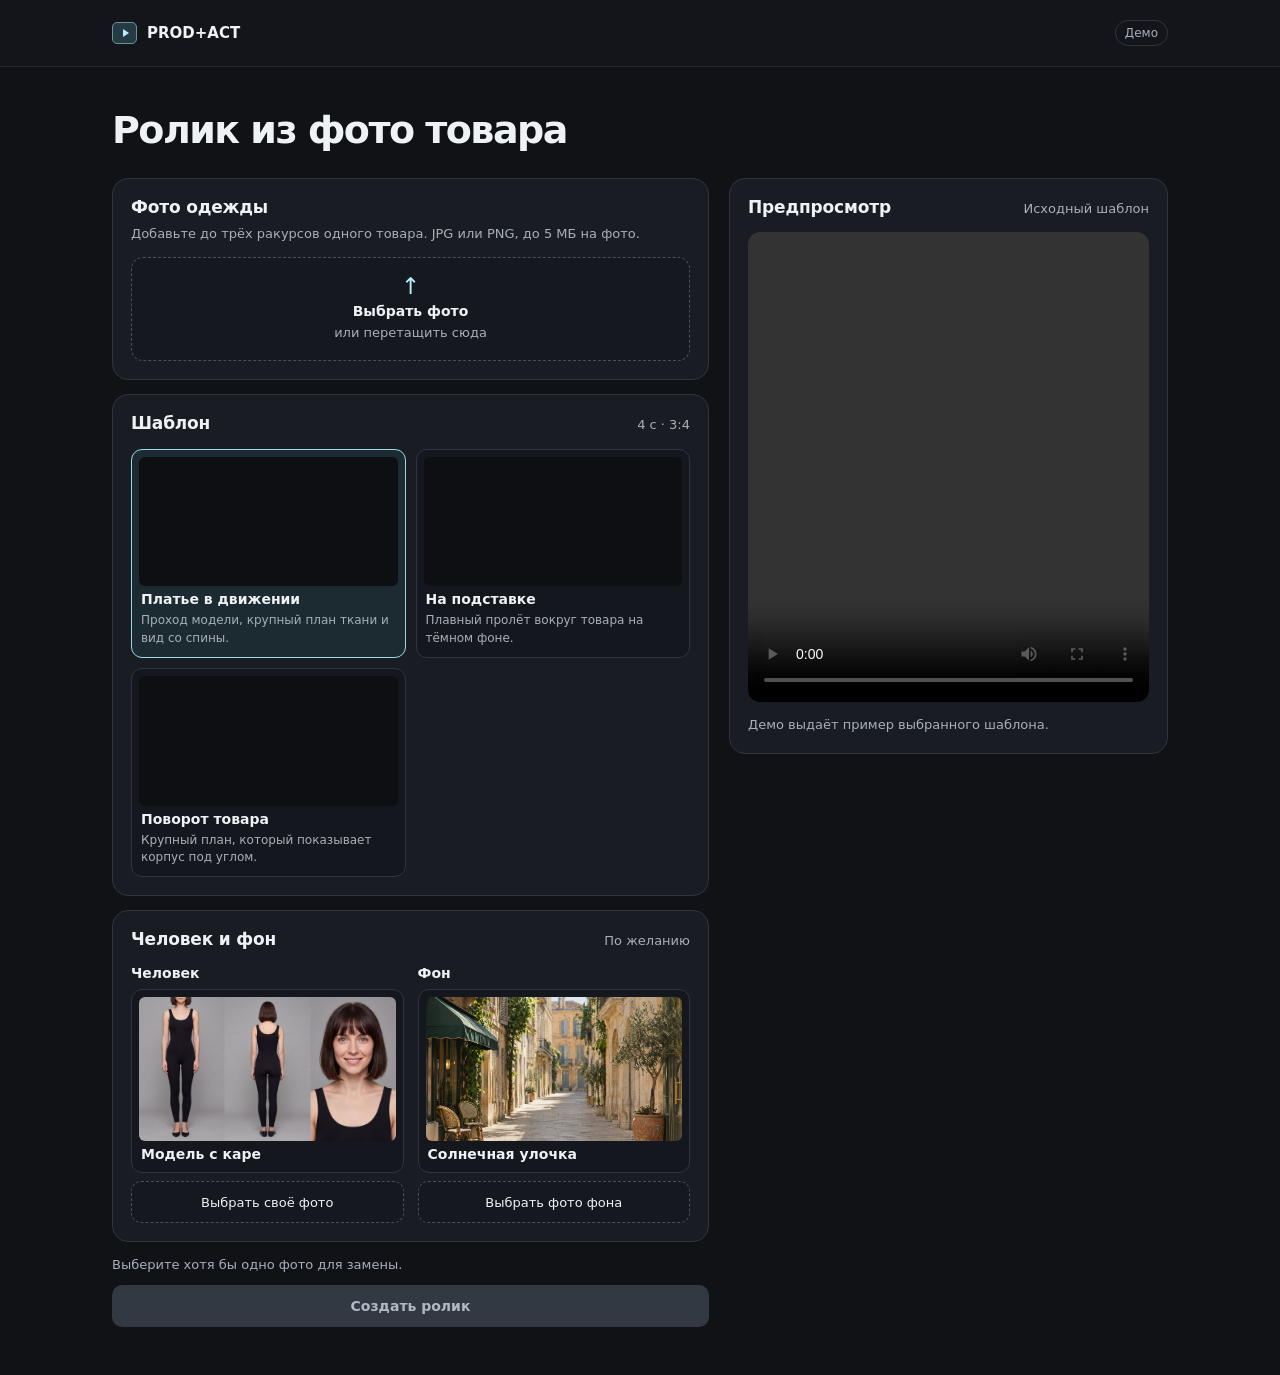
==== video/index.html @ d8c81e98 "Add public video template demo" ====
<!doctype html>
<html lang="ru">
  <head>
    <meta charset="utf-8">
    <meta name="viewport" content="width=device-width, initial-scale=1">
    <meta name="color-scheme" content="dark">
    <title>Мастер роликов — PROD+ACT</title>
    <link rel="stylesheet" href="./styles.css">
    <script type="module" src="./app.js"></script>
  </head>
  <body>
    <header class="bar">
      <div class="bar-content">
        <a class="brand" href="/" aria-label="Главная PROD+ACT"><span class="brand-mark" aria-hidden="true"></span>PROD+ACT</a>
        <span id="mode" class="mode" hidden></span>
      </div>
    </header>

    <main>
      <h1>Ролик из фото товара</h1>
      <div class="workspace">
        <form id="editor" class="editor">
          <section class="panel" aria-labelledby="photos-heading">
            <h2 id="photos-heading">Фото товара</h2>
            <p class="hint">Добавьте до трёх ракурсов одного товара. JPG или PNG, до 5 МБ на фото.</p>
            <label id="drop-area" class="drop-area">
              <input id="photos" type="file" accept="image/jpeg,image/png" multiple>
              <span class="upload-mark" aria-hidden="true">↑</span>
              <strong>Выбрать фото</strong>
              <span class="hint">или перетащить сюда</span>
            </label>
            <ul id="photo-list" class="photo-list" aria-label="Выбранные фотографии" hidden></ul>
          </section>

          <section class="panel" aria-labelledby="templates-heading">
            <div class="section-header">
              <h2 id="templates-heading">Шаблон</h2>
              <span class="hint">4 с · 3:4</span>
            </div>
            <div id="templates" class="template-list"></div>
          </section>

          <section class="panel" aria-labelledby="references-heading">
            <div class="section-header">
              <h2 id="references-heading">Человек и фон</h2>
              <span class="hint">По желанию</span>
            </div>
            <div class="reference-grid">
              <fieldset class="reference-group">
                <legend>Человек</legend>
                <div id="person-presets" class="reference-presets"></div>
                <label class="reference-upload">
                  <input id="person" type="file" accept="image/jpeg,image/png" aria-label="Выбрать своё фото человека">
                  <span>Выбрать своё фото</span>
                </label>
                <ul id="person-list" class="photo-list" aria-label="Фото человека" hidden></ul>
              </fieldset>
              <fieldset class="reference-group">
                <legend>Фон</legend>
                <div id="background-presets" class="reference-presets"></div>
                <label class="reference-upload">
                  <input id="background" type="file" accept="image/jpeg,image/png" aria-label="Выбрать фото фона">
                  <span>Выбрать фото фона</span>
                </label>
                <ul id="background-list" class="photo-list" aria-label="Фото фона" hidden></ul>
              </fieldset>
            </div>
          </section>

          <div class="actions">
            <p id="reference-hint" class="hint" aria-live="polite">Выберите хотя бы одно фото для замены.</p>
            <button id="generate" class="primary" type="submit" disabled>Создать ролик</button>
            <p id="error" class="error" role="alert" hidden></p>
          </div>
        </form>

        <section class="panel preview" aria-labelledby="preview-heading">
          <div class="section-header">
            <h2 id="preview-heading">Предпросмотр</h2>
            <span id="preview-label" class="hint"></span>
          </div>
          <div class="preview-frame">
            <video id="player" controls playsinline preload="metadata" aria-label="Предпросмотр ролика"></video>
          </div>
          <p id="status" class="status" role="status" aria-live="polite">Загружаем шаблоны…</p>
          <a id="download" class="download" download hidden>Скачать MP4</a>
        </section>
      </div>
    </main>
  </body>
</html>
---- video/styles.css ----
:root {
  font-family: Inter, "Segoe UI", system-ui, sans-serif;
  color: #eff2f5;
  background: #101216;
  color-scheme: dark;
  --panel: #191c22;
  --border: #2f343e;
  --muted: #a8afbc;
  --accent: #b8effb;
  --ink: #102129;
}

* { box-sizing: border-box; }
[hidden] { display: none !important; }
body { margin: 0; }
button, input { font: inherit; }
button { cursor: pointer; }
button:disabled { cursor: default; }
button:focus-visible, a:focus-visible, .drop-area:focus-within, .reference-upload:focus-within { outline: 2px solid var(--accent); outline-offset: 3px; }
h1, h2, p { margin: 0; }

.bar { background: #13151a; border-bottom: 1px solid #242831; }
.bar-content, main { max-width: 1120px; margin: 0 auto; padding-inline: 32px; }
.bar-content { min-height: 66px; display: flex; justify-content: space-between; align-items: center; gap: 16px; }
.brand { display: inline-flex; align-items: center; gap: 10px; font-size: 15px; font-weight: 700; }
.brand-mark { display: grid; place-items: center; width: 25px; height: 22px; border: 1px solid #6594a0; border-radius: 5px; background: #263a43; }
.brand-mark::after { content: ''; border-block: 4px solid transparent; border-left: 6px solid var(--accent); margin-left: 2px; }
.mode { color: var(--muted); font-size: 12px; padding: 5px 9px; border: 1px solid var(--border); border-radius: 20px; }

main { padding-top: 42px; padding-bottom: 48px; }
h1 { font-size: clamp(27px, 4vw, 38px); letter-spacing: -.04em; line-height: 1.12; margin-bottom: 26px; }
h2 { font-size: 17px; letter-spacing: -.01em; }
.workspace { display: grid; grid-template-columns: minmax(0, 1.36fr) minmax(280px, 1fr); gap: 20px; align-items: start; }
.editor { display: grid; gap: 14px; min-width: 0; }
.panel { background: var(--panel); border: 1px solid var(--border); border-radius: 16px; padding: 18px; min-width: 0; }
.section-header { display: flex; gap: 12px; justify-content: space-between; align-items: baseline; }
.hint { color: var(--muted); font-size: 13px; line-height: 1.45; }
h2 + .hint { margin-top: 8px; }
.section-header > .hint { margin: 0; }

.drop-area {
  position: relative; display: grid; justify-items: center; align-content: center; gap: 5px;
  min-height: 104px; padding: 12px; margin-top: 14px; border: 1px dashed #47515e;
  border-radius: 12px; background: #15181e; cursor: pointer;
}
.drop-area input, .reference-upload input { position: absolute; inset: 0; opacity: 0; width: 100%; height: 100%; cursor: pointer; }
.drop-area:hover, .drop-area.dragging, .reference-upload:hover { background: #1d2a32; border-color: #8dc8d6; }
.drop-area strong { font-size: 14px; }
.drop-area:has(input:disabled), .reference-upload:has(input:disabled) { opacity: .56; }
.upload-mark { color: var(--accent); font-size: 23px; line-height: 1; }
.photo-list { display: flex; flex-wrap: wrap; gap: 10px; margin: 14px 0 0; list-style: none; padding: 0; }
.photo-list li { position: relative; width: 62px; height: 62px; }
.photo-list img { width: 100%; height: 100%; object-fit: cover; border-radius: 8px; border: 1px solid var(--border); }
.photo-list button {
  position: absolute; top: -4px; right: -4px; width: 21px; height: 21px;
  display: grid; place-items: center; padding: 0; color: #fff; background: #242931;
  border: 1px solid #515867; border-radius: 50%; line-height: 1;
}

.template-list { display: grid; grid-template-columns: repeat(2, minmax(0, 1fr)); gap: 10px; margin-top: 14px; }
.template {
  display: grid; gap: 5px; align-content: start; text-align: left; padding: 7px 7px 10px;
  background: #14171d; color: inherit; border: 1px solid var(--border); border-radius: 11px; overflow: hidden;
}
.template[aria-pressed="true"] { border-color: #95d9e9; background: #1c2a32; }
.template:hover:enabled { filter: brightness(1.1); }
.template video, .template img { display: block; width: 100%; aspect-ratio: 2 / 1; object-fit: cover; border-radius: 6px; background: #0d0f13; }
.template strong { font-size: 14px; padding-inline: 2px; }
.template .hint { font-size: 12px; padding-inline: 2px; }

.reference-grid { display: grid; grid-template-columns: repeat(2, minmax(0, 1fr)); gap: 14px; margin-top: 14px; }
.reference-group { min-width: 0; margin: 0; padding: 0; border: 0; }
.reference-group legend { padding: 0; margin-bottom: 8px; font-size: 14px; font-weight: 600; }
.reference-presets { display: grid; gap: 8px; margin-bottom: 8px; }
.reference-presets:empty { display: none; }
.reference-presets img { aspect-ratio: 16 / 9; }
.reference-upload {
  display: grid; place-items: center; position: relative; min-height: 42px;
  padding: 8px; text-align: center; font-size: 13px; background: #15181e;
  border: 1px dashed #47515e; border-radius: 10px;
}

.actions { display: grid; gap: 10px; }
.primary, .download {
  border: 0; border-radius: 10px; min-height: 42px; padding: 9px 14px;
  font-size: 14px; font-weight: 700; text-decoration: none; text-align: center;
}
.primary { background: var(--accent); color: var(--ink); }
.primary:hover:enabled { background: #d3f6fe; }
.primary:disabled { background: #323943; color: #b0b8c6; }
.error { color: #ffb1aa; font-size: 13px; line-height: 1.45; }

.preview { display: grid; gap: 14px; }
.preview-frame { display: grid; place-items: center; min-height: 320px; border-radius: 12px; overflow: hidden; background: #101218; }
.preview video { display: block; width: 100%; max-height: 470px; aspect-ratio: 3 / 4; background: #101218; }
.status { color: var(--muted); font-size: 13px; line-height: 1.45; min-height: 1.45em; }
.download { display: grid; place-items: center; border: 1px solid #516f7b; color: var(--accent); background: #1e2c35; }
.download:hover { background: #263c47; }

@media (max-width: 700px) {
  .bar-content, main { padding-inline: 16px; }
  .bar-content { min-height: 56px; }
  main { padding-top: 30px; }
  .workspace { grid-template-columns: minmax(0, 1fr); gap: 14px; }
  .panel { padding: 14px; }
  .preview video { max-height: 390px; }
}

.brand { color: inherit; text-decoration: none; }
.brand:hover { text-decoration: underline; }
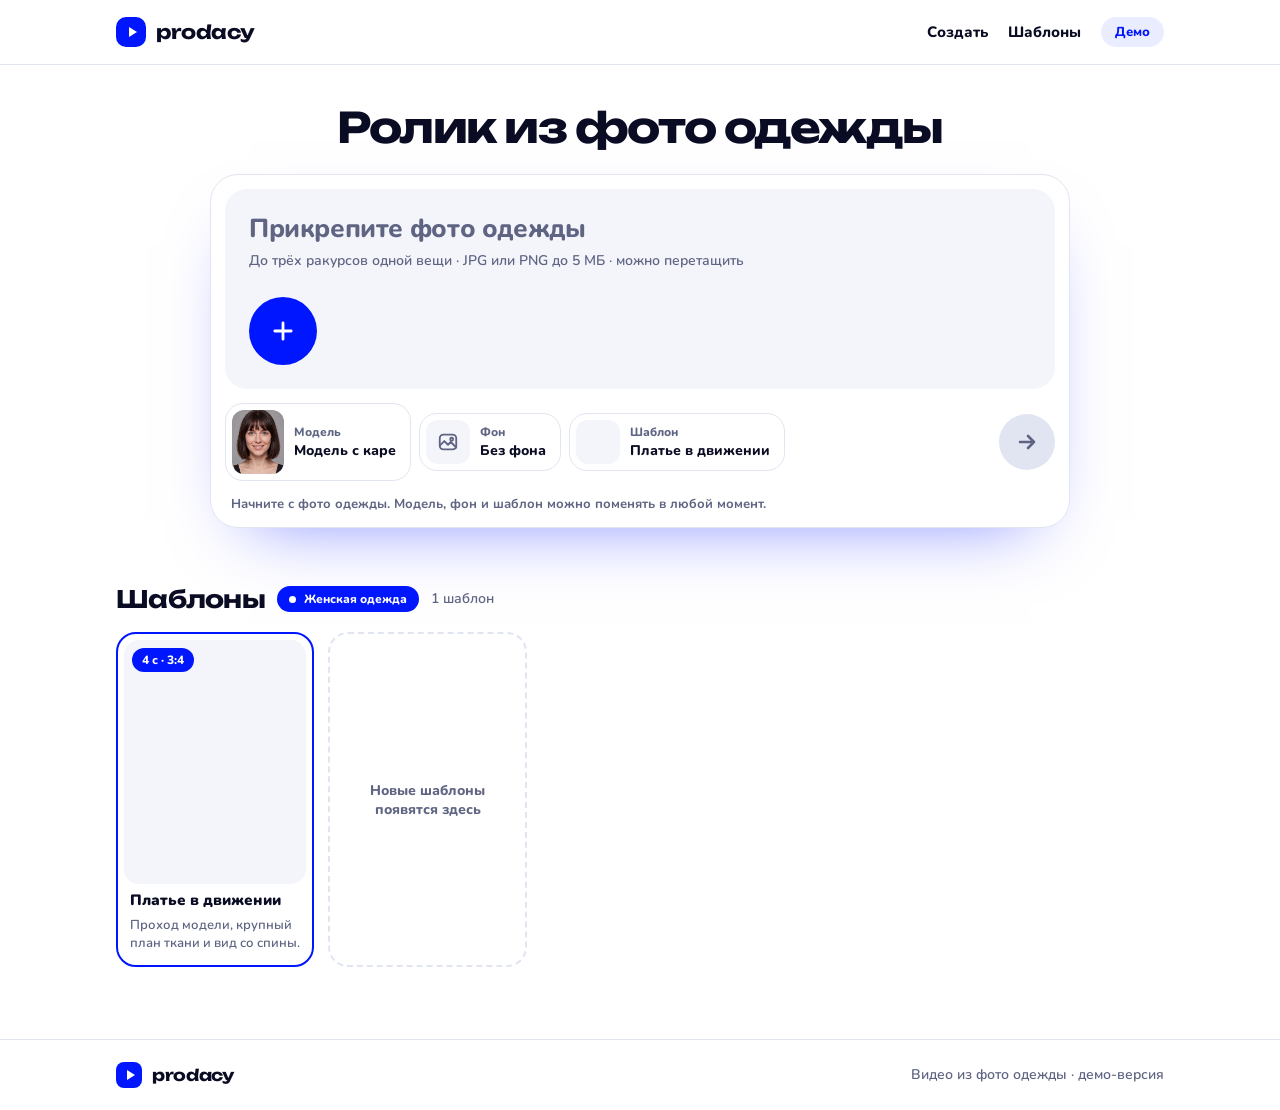
==== commit 3dee7dee: "Redesign video demo as prodacy clothing composer One-screen composer for women's clothing: large pho" ====
--- a/video/index.html
+++ b/video/index.html
@@ -2,90 +2,107 @@
 <html lang="ru">
   <head>
     <meta charset="utf-8">
-    <meta name="viewport" content="width=device-width, initial-scale=1">
-    <meta name="color-scheme" content="dark">
-    <title>Мастер роликов — PROD+ACT</title>
+    <meta name="viewport" content="width=device-width, initial-scale=1, viewport-fit=cover">
+    <title>Prodacy</title>
+    <meta name="claude:viewport-fit-sides" content="cover">
+    <meta name="color-scheme" content="light">
+    <link rel="preconnect" href="https://fonts.googleapis.com">
+    <link rel="preconnect" href="https://fonts.gstatic.com" crossorigin>
+    <link rel="stylesheet" href="https://fonts.googleapis.com/css2?family=Nunito:wght@500;600;700;800;900&family=Unbounded:wght@600;700&display=swap">
     <link rel="stylesheet" href="./styles.css">
     <script type="module" src="./app.js"></script>
   </head>
   <body>
     <header class="bar">
       <div class="bar-content">
-        <a class="brand" href="/" aria-label="Главная PROD+ACT"><span class="brand-mark" aria-hidden="true"></span>PROD+ACT</a>
-        <span id="mode" class="mode" hidden></span>
+        <a class="brand" href="/" aria-label="prodacy, главная"><span class="brand-mark" aria-hidden="true"></span>prodacy</a>
+        <nav class="nav" aria-label="Разделы">
+          <a href="#create">Создать</a>
+          <a href="#templates">Шаблоны</a>
+          <span id="mode" class="pill" hidden></span>
+        </nav>
       </div>
     </header>
 
     <main>
-      <h1>Ролик из фото товара</h1>
-      <div class="workspace">
-        <form id="editor" class="editor">
-          <section class="panel" aria-labelledby="photos-heading">
-            <h2 id="photos-heading">Фото товара</h2>
-            <p class="hint">Добавьте до трёх ракурсов одного товара. JPG или PNG, до 5 МБ на фото.</p>
-            <label id="drop-area" class="drop-area">
-              <input id="photos" type="file" accept="image/jpeg,image/png" multiple>
-              <span class="upload-mark" aria-hidden="true">↑</span>
-              <strong>Выбрать фото</strong>
-              <span class="hint">или перетащить сюда</span>
+      <section id="create" class="create" aria-labelledby="create-heading">
+        <h1 id="create-heading">Ролик из фото одежды</h1>
+
+        <form id="composer" class="composer">
+          <div id="drop-area" class="attach">
+            <label for="photos" class="attach-text">
+              <strong id="attach-title">Прикрепите фото одежды</strong>
+              <span id="attach-hint" class="muted">До трёх ракурсов одной вещи · JPG или PNG до 5 МБ · можно перетащить</span>
             </label>
-            <ul id="photo-list" class="photo-list" aria-label="Выбранные фотографии" hidden></ul>
-          </section>
+            <div class="attach-row">
+              <label id="attach-tile" class="attach-tile">
+                <input id="photos" type="file" accept="image/jpeg,image/png" multiple aria-label="Прикрепить фото одежды">
+                <svg viewBox="0 0 24 24" width="28" height="28" fill="none" stroke="currentColor" stroke-width="2.4" stroke-linecap="round" aria-hidden="true"><path d="M12 5v14M5 12h14"/></svg>
+              </label>
+              <ul id="photo-list" class="clothes" aria-label="Фото одежды"></ul>
+            </div>
+          </div>
 
-          <section class="panel" aria-labelledby="templates-heading">
-            <div class="section-header">
-              <h2 id="templates-heading">Шаблон</h2>
-              <span class="hint">4 с · 3:4</span>
+          <div class="toolbar">
+            <button id="pick-person" class="pick pick-person" type="button" aria-expanded="false" aria-controls="picker">
+              <span class="pick-thumb" data-thumb></span>
+              <span class="pick-text"><span class="pick-label">Модель</span><span class="pick-value" data-value></span></span>
+            </button>
+            <button id="pick-background" class="pick" type="button" aria-expanded="false" aria-controls="picker">
+              <span class="pick-thumb" data-thumb></span>
+              <span class="pick-text"><span class="pick-label">Фон</span><span class="pick-value" data-value></span></span>
+            </button>
+            <button id="pick-template" class="pick" type="button" aria-expanded="false" aria-controls="picker">
+              <span class="pick-thumb" data-thumb></span>
+              <span class="pick-text"><span class="pick-label">Шаблон</span><span class="pick-value" data-value></span></span>
+            </button>
+            <button id="generate" class="send" type="submit" aria-label="Создать ролик" disabled>
+              <svg viewBox="0 0 24 24" width="24" height="24" fill="none" stroke="currentColor" stroke-width="2.6" stroke-linecap="round" stroke-linejoin="round" aria-hidden="true"><path d="M5 12h14M13 6l6 6-6 6"/></svg>
+            </button>
+          </div>
+
+          <div id="picker" class="picker" hidden>
+            <div class="picker-head">
+              <h2 id="picker-title">Выбор</h2>
+              <button id="picker-close" class="picker-close" type="button" aria-label="Закрыть">×</button>
             </div>
-            <div id="templates" class="template-list"></div>
-          </section>
+            <div id="picker-body" class="picker-body"></div>
+          </div>
 
-          <section class="panel" aria-labelledby="references-heading">
-            <div class="section-header">
-              <h2 id="references-heading">Человек и фон</h2>
-              <span class="hint">По желанию</span>
-            </div>
-            <div class="reference-grid">
-              <fieldset class="reference-group">
-                <legend>Человек</legend>
-                <div id="person-presets" class="reference-presets"></div>
-                <label class="reference-upload">
-                  <input id="person" type="file" accept="image/jpeg,image/png" aria-label="Выбрать своё фото человека">
-                  <span>Выбрать своё фото</span>
-                </label>
-                <ul id="person-list" class="photo-list" aria-label="Фото человека" hidden></ul>
-              </fieldset>
-              <fieldset class="reference-group">
-                <legend>Фон</legend>
-                <div id="background-presets" class="reference-presets"></div>
-                <label class="reference-upload">
-                  <input id="background" type="file" accept="image/jpeg,image/png" aria-label="Выбрать фото фона">
-                  <span>Выбрать фото фона</span>
-                </label>
-                <ul id="background-list" class="photo-list" aria-label="Фото фона" hidden></ul>
-              </fieldset>
-            </div>
-          </section>
+          <input id="person" type="file" accept="image/jpeg,image/png" hidden>
+          <input id="background" type="file" accept="image/jpeg,image/png" hidden>
+          <p id="reference-hint" class="hint" aria-live="polite"></p>
+          <p id="error" class="error" role="alert" hidden></p>
+        </form>
+      </section>
 
-          <div class="actions">
-            <p id="reference-hint" class="hint" aria-live="polite">Выберите хотя бы одно фото для замены.</p>
-            <button id="generate" class="primary" type="submit" disabled>Создать ролик</button>
-            <p id="error" class="error" role="alert" hidden></p>
-          </div>
-        </form>
+      <section id="result" class="result" aria-labelledby="result-heading" hidden>
+        <div class="result-frame">
+          <video id="player" controls playsinline muted loop preload="auto" aria-label="Ваш ролик"></video>
+          <span id="preview-label" class="badge">Готовим</span>
+        </div>
+        <div class="result-text">
+          <h2 id="result-heading">Ваш ролик</h2>
+          <p id="status" class="status" role="status" aria-live="polite"></p>
+          <a id="download" class="button-secondary" download hidden>Скачать MP4</a>
+        </div>
+      </section>
 
-        <section class="panel preview" aria-labelledby="preview-heading">
-          <div class="section-header">
-            <h2 id="preview-heading">Предпросмотр</h2>
-            <span id="preview-label" class="hint"></span>
-          </div>
-          <div class="preview-frame">
-            <video id="player" controls playsinline preload="metadata" aria-label="Предпросмотр ролика"></video>
-          </div>
-          <p id="status" class="status" role="status" aria-live="polite">Загружаем шаблоны…</p>
-          <a id="download" class="download" download hidden>Скачать MP4</a>
-        </section>
+      <section id="templates" class="gallery" aria-labelledby="gallery-heading">
+        <div class="gallery-head">
+          <h2 id="gallery-heading">Шаблоны</h2>
+          <span class="category small">Женская одежда</span>
+          <span id="gallery-count" class="muted"></span>
+        </div>
+        <div id="template-grid" class="template-grid"></div>
+      </section>
+    </main>
+
+    <footer class="footer">
+      <div class="footer-inner">
+        <span class="brand"><span class="brand-mark" aria-hidden="true"></span>prodacy</span>
+        <span class="muted">Видео из фото одежды · демо-версия</span>
       </div>
-    </main>
+    </footer>
   </body>
 </html>
--- a/video/styles.css
+++ b/video/styles.css
@@ -1,110 +1,227 @@
+/* Layout: creation composer on top (clothing, model, background, template, send), template gallery below for browsing. */
 :root {
-  font-family: Inter, "Segoe UI", system-ui, sans-serif;
-  color: #eff2f5;
-  background: #101216;
-  color-scheme: dark;
-  --panel: #191c22;
-  --border: #2f343e;
-  --muted: #a8afbc;
-  --accent: #b8effb;
-  --ink: #102129;
+  --bg: #ffffff;
+  --surface: #f3f5fb;
+  --line: #e1e5f2;
+  --ink: #0a0c24;
+  --muted: #5e6482;
+  --blue: #0016ff;
+  --blue-strong: #0010c2;
+  --blue-soft: #eaedff;
+  --on-blue: #ffffff;
+  --danger: #d11a3a;
+  --font-display: "Unbounded", "Nunito", ui-rounded, system-ui, sans-serif;
+  --font-body: "Nunito", ui-rounded, "SF Pro Rounded", system-ui, sans-serif;
+  font-family: var(--font-body);
+  color: var(--ink);
+  background: var(--bg);
+  color-scheme: light;
 }
 
 * { box-sizing: border-box; }
 [hidden] { display: none !important; }
-body { margin: 0; }
-button, input { font: inherit; }
+html { scroll-behavior: smooth; }
+body { margin: 0; background: var(--bg); color: var(--ink); -webkit-font-smoothing: antialiased; }
+body::before { content: ""; position: fixed; inset: 0 0 auto; height: env(safe-area-inset-top, 0px); z-index: 20; background: var(--bg); }
+h1, h2, p { margin: 0; }
+button, input { font: inherit; color: inherit; }
 button { cursor: pointer; }
 button:disabled { cursor: default; }
-button:focus-visible, a:focus-visible, .drop-area:focus-within, .reference-upload:focus-within { outline: 2px solid var(--accent); outline-offset: 3px; }
-h1, h2, p { margin: 0; }
-
-.bar { background: #13151a; border-bottom: 1px solid #242831; }
-.bar-content, main { max-width: 1120px; margin: 0 auto; padding-inline: 32px; }
-.bar-content { min-height: 66px; display: flex; justify-content: space-between; align-items: center; gap: 16px; }
-.brand { display: inline-flex; align-items: center; gap: 10px; font-size: 15px; font-weight: 700; }
-.brand-mark { display: grid; place-items: center; width: 25px; height: 22px; border: 1px solid #6594a0; border-radius: 5px; background: #263a43; }
-.brand-mark::after { content: ''; border-block: 4px solid transparent; border-left: 6px solid var(--accent); margin-left: 2px; }
-.mode { color: var(--muted); font-size: 12px; padding: 5px 9px; border: 1px solid var(--border); border-radius: 20px; }
-
-main { padding-top: 42px; padding-bottom: 48px; }
-h1 { font-size: clamp(27px, 4vw, 38px); letter-spacing: -.04em; line-height: 1.12; margin-bottom: 26px; }
-h2 { font-size: 17px; letter-spacing: -.01em; }
-.workspace { display: grid; grid-template-columns: minmax(0, 1.36fr) minmax(280px, 1fr); gap: 20px; align-items: start; }
-.editor { display: grid; gap: 14px; min-width: 0; }
-.panel { background: var(--panel); border: 1px solid var(--border); border-radius: 16px; padding: 18px; min-width: 0; }
-.section-header { display: flex; gap: 12px; justify-content: space-between; align-items: baseline; }
-.hint { color: var(--muted); font-size: 13px; line-height: 1.45; }
-h2 + .hint { margin-top: 8px; }
-.section-header > .hint { margin: 0; }
-
-.drop-area {
-  position: relative; display: grid; justify-items: center; align-content: center; gap: 5px;
-  min-height: 104px; padding: 12px; margin-top: 14px; border: 1px dashed #47515e;
-  border-radius: 12px; background: #15181e; cursor: pointer;
-}
-.drop-area input, .reference-upload input { position: absolute; inset: 0; opacity: 0; width: 100%; height: 100%; cursor: pointer; }
-.drop-area:hover, .drop-area.dragging, .reference-upload:hover { background: #1d2a32; border-color: #8dc8d6; }
-.drop-area strong { font-size: 14px; }
-.drop-area:has(input:disabled), .reference-upload:has(input:disabled) { opacity: .56; }
-.upload-mark { color: var(--accent); font-size: 23px; line-height: 1; }
-.photo-list { display: flex; flex-wrap: wrap; gap: 10px; margin: 14px 0 0; list-style: none; padding: 0; }
-.photo-list li { position: relative; width: 62px; height: 62px; }
-.photo-list img { width: 100%; height: 100%; object-fit: cover; border-radius: 8px; border: 1px solid var(--border); }
-.photo-list button {
-  position: absolute; top: -4px; right: -4px; width: 21px; height: 21px;
-  display: grid; place-items: center; padding: 0; color: #fff; background: #242931;
-  border: 1px solid #515867; border-radius: 50%; line-height: 1;
-}
-
-.template-list { display: grid; grid-template-columns: repeat(2, minmax(0, 1fr)); gap: 10px; margin-top: 14px; }
-.template {
-  display: grid; gap: 5px; align-content: start; text-align: left; padding: 7px 7px 10px;
-  background: #14171d; color: inherit; border: 1px solid var(--border); border-radius: 11px; overflow: hidden;
-}
-.template[aria-pressed="true"] { border-color: #95d9e9; background: #1c2a32; }
-.template:hover:enabled { filter: brightness(1.1); }
-.template video, .template img { display: block; width: 100%; aspect-ratio: 2 / 1; object-fit: cover; border-radius: 6px; background: #0d0f13; }
-.template strong { font-size: 14px; padding-inline: 2px; }
-.template .hint { font-size: 12px; padding-inline: 2px; }
-
-.reference-grid { display: grid; grid-template-columns: repeat(2, minmax(0, 1fr)); gap: 14px; margin-top: 14px; }
-.reference-group { min-width: 0; margin: 0; padding: 0; border: 0; }
-.reference-group legend { padding: 0; margin-bottom: 8px; font-size: 14px; font-weight: 600; }
-.reference-presets { display: grid; gap: 8px; margin-bottom: 8px; }
-.reference-presets:empty { display: none; }
-.reference-presets img { aspect-ratio: 16 / 9; }
-.reference-upload {
-  display: grid; place-items: center; position: relative; min-height: 42px;
-  padding: 8px; text-align: center; font-size: 13px; background: #15181e;
-  border: 1px dashed #47515e; border-radius: 10px;
-}
-
-.actions { display: grid; gap: 10px; }
-.primary, .download {
-  border: 0; border-radius: 10px; min-height: 42px; padding: 9px 14px;
-  font-size: 14px; font-weight: 700; text-decoration: none; text-align: center;
-}
-.primary { background: var(--accent); color: var(--ink); }
-.primary:hover:enabled { background: #d3f6fe; }
-.primary:disabled { background: #323943; color: #b0b8c6; }
-.error { color: #ffb1aa; font-size: 13px; line-height: 1.45; }
-
-.preview { display: grid; gap: 14px; }
-.preview-frame { display: grid; place-items: center; min-height: 320px; border-radius: 12px; overflow: hidden; background: #101218; }
-.preview video { display: block; width: 100%; max-height: 470px; aspect-ratio: 3 / 4; background: #101218; }
-.status { color: var(--muted); font-size: 13px; line-height: 1.45; min-height: 1.45em; }
-.download { display: grid; place-items: center; border: 1px solid #516f7b; color: var(--accent); background: #1e2c35; }
-.download:hover { background: #263c47; }
-
-@media (max-width: 700px) {
-  .bar-content, main { padding-inline: 16px; }
-  .bar-content { min-height: 56px; }
-  main { padding-top: 30px; }
-  .workspace { grid-template-columns: minmax(0, 1fr); gap: 14px; }
-  .panel { padding: 14px; }
-  .preview video { max-height: 390px; }
-}
-
-.brand { color: inherit; text-decoration: none; }
-.brand:hover { text-decoration: underline; }
+:focus-visible, .attach-tile:focus-within, .option-upload:focus-within { outline: 3px solid var(--blue); outline-offset: 3px; }
+.muted { color: var(--muted); font-size: 14px; font-weight: 600; line-height: 1.45; }
+
+.bar {
+  position: sticky; top: env(safe-area-inset-top, 0px); z-index: 10;
+  background: color-mix(in srgb, var(--bg) 88%, transparent);
+  backdrop-filter: blur(14px); -webkit-backdrop-filter: blur(14px);
+  border-bottom: 1px solid var(--line);
+}
+.bar-content, main, .footer-inner {
+  max-width: 1080px; margin: 0 auto;
+  padding-left: max(16px, env(safe-area-inset-left, 0px));
+  padding-right: max(16px, env(safe-area-inset-right, 0px));
+}
+.bar-content { height: 64px; display: flex; align-items: center; justify-content: space-between; gap: 16px; }
+.brand { display: inline-flex; align-items: center; gap: 10px; font-family: var(--font-display); font-weight: 700; font-size: 19px; letter-spacing: -.02em; color: var(--ink); text-decoration: none; }
+.brand-mark { display: grid; place-items: center; width: 30px; height: 30px; border-radius: 10px; background: var(--blue); }
+.brand-mark::after { content: ""; border-block: 5px solid transparent; border-left: 8px solid var(--on-blue); margin-left: 3px; }
+.nav { display: flex; align-items: center; gap: 20px; }
+.nav a { font-size: 15px; font-weight: 800; color: var(--ink); text-decoration: none; }
+.nav a:hover { color: var(--blue); }
+.pill { font-size: 13px; font-weight: 800; color: var(--blue); background: var(--blue-soft); padding: 6px 14px; border-radius: 999px; }
+
+main { display: grid; gap: 56px; padding-block: 40px 72px; }
+section[id] { scroll-margin-top: 84px; }
+
+/* Create */
+.create { display: grid; justify-items: center; gap: 14px; text-align: center; }
+.category {
+  display: inline-flex; align-items: center; gap: 8px; padding: 7px 14px; border-radius: 999px;
+  background: var(--blue); color: var(--on-blue); font-size: 13px; font-weight: 800;
+}
+.category::before { content: ""; width: 7px; height: 7px; border-radius: 50%; background: var(--on-blue); }
+.category.small { padding: 5px 12px; font-size: 12px; }
+h1 { font-family: var(--font-display); font-weight: 700; font-size: clamp(26px, 4vw, 42px); line-height: 1.08; letter-spacing: -.035em; text-wrap: balance; margin-bottom: 10px; }
+
+.composer {
+  width: 100%; max-width: 860px; display: grid; gap: 14px; padding: 14px; text-align: left;
+  background: var(--bg); border: 1.5px solid var(--line); border-radius: 28px;
+  box-shadow: 0 30px 70px -40px color-mix(in srgb, var(--blue) 55%, transparent);
+}
+.attach {
+  display: grid; align-content: space-between; gap: 20px; min-height: 200px; padding: 22px;
+  border-radius: 22px; background: var(--surface); border: 2px dashed transparent; transition: border-color .2s, background-color .2s;
+}
+.attach.dragging { border-color: var(--blue); background: var(--blue-soft); }
+.attach-row { display: flex; flex-wrap: wrap; align-items: center; gap: 12px; }
+.clothes { display: flex; flex-wrap: wrap; gap: 12px; margin: 0; padding: 0; list-style: none; }
+.clothes:empty { display: none; }
+.clothes li { position: relative; width: 68px; height: 68px; flex: none; }
+.clothes img { width: 100%; height: 100%; object-fit: cover; border-radius: 50%; border: 2px solid var(--bg); box-shadow: 0 0 0 1.5px var(--line); }
+.clothes button {
+  position: absolute; top: -2px; right: -2px; display: grid; place-items: center; width: 24px; height: 24px; padding: 0;
+  border-radius: 50%; background: var(--ink); color: var(--on-blue); border: 2px solid var(--bg); font-size: 14px; line-height: 1;
+}
+.attach-tile {
+  position: relative; flex: none; display: grid; place-items: center; width: 68px; height: 68px; border-radius: 50%;
+  background: var(--blue); color: var(--on-blue); cursor: pointer; transition: background-color .2s, transform .1s;
+}
+.attach-tile:active { transform: scale(.96); }
+.attach-tile:hover { background: var(--blue-strong); }
+.attach-tile input { position: absolute; inset: 0; width: 100%; height: 100%; opacity: 0; cursor: pointer; }
+.attach-tile:has(input:disabled) { opacity: .5; }
+.attach-text { display: grid; gap: 6px; min-width: 0; cursor: pointer; }
+.attach-text strong { font-size: 26px; font-weight: 800; letter-spacing: -.015em; line-height: 1.2; color: var(--muted); transition: color .2s; }
+.attach-text:hover strong { color: var(--ink); }
+
+.toolbar { display: flex; align-items: center; gap: 8px; }
+.pick {
+  display: flex; align-items: center; gap: 10px; min-width: 0; padding: 6px 14px 6px 6px;
+  background: var(--bg); border: 1.5px solid var(--line); border-radius: 18px; text-align: left;
+  transition: border-color .2s, background-color .2s;
+}
+.pick:hover:enabled { border-color: color-mix(in srgb, var(--blue) 45%, var(--line)); }
+.pick[aria-expanded="true"] { border-color: var(--blue); background: var(--blue-soft); }
+.pick-thumb {
+  flex: none; display: grid; place-items: center; width: 44px; height: 44px; overflow: hidden;
+  border-radius: 12px; background: var(--surface) center / cover no-repeat; color: var(--muted);
+}
+.pick-person .pick-thumb { width: 52px; height: 64px; }
+.pick-thumb video, .pick-thumb img { width: 100%; height: 100%; object-fit: cover; display: block; }
+.pick-text { display: grid; gap: 1px; min-width: 0; }
+.pick-label { font-size: 12px; font-weight: 800; color: var(--muted); }
+.pick-value { font-size: 14px; font-weight: 800; white-space: nowrap; overflow: hidden; text-overflow: ellipsis; max-width: 150px; }
+.send {
+  flex: none; margin-left: auto; display: grid; place-items: center; width: 56px; height: 56px; padding: 0;
+  border: 0; border-radius: 50%; background: var(--blue); color: var(--on-blue); transition: background-color .2s, transform .1s;
+}
+.send:hover:enabled { background: var(--blue-strong); }
+.send:active:enabled { transform: scale(.96); }
+.send:disabled { background: var(--line); color: var(--muted); }
+.send.busy svg { animation: nudge 1s ease-in-out infinite; }
+@keyframes nudge { 50% { transform: translateX(4px); } }
+.hint { color: var(--muted); font-size: 13px; font-weight: 700; padding-inline: 6px; }
+.error { color: var(--danger); font-size: 14px; font-weight: 700; padding-inline: 6px; }
+
+/* Picker panel */
+.picker { display: grid; gap: 12px; padding: 14px; border-radius: 20px; background: var(--surface); }
+.picker-head { display: flex; align-items: center; justify-content: space-between; gap: 12px; }
+.picker-head h2 { font-size: 17px; font-weight: 900; }
+.picker-close { display: grid; place-items: center; width: 34px; height: 34px; padding: 0; border: 0; border-radius: 50%; background: var(--bg); font-size: 20px; line-height: 1; }
+.picker-body { display: grid; gap: 10px; grid-template-columns: repeat(auto-fill, minmax(150px, 1fr)); }
+.picker-body.wide { grid-template-columns: repeat(auto-fill, minmax(260px, 1fr)); }
+.option {
+  position: relative; display: grid; gap: 6px; align-content: start; padding: 6px 6px 10px; text-align: left;
+  background: var(--bg); border: 2px solid var(--line); border-radius: 16px; transition: border-color .2s;
+}
+.option:hover:enabled { border-color: color-mix(in srgb, var(--blue) 45%, var(--line)); }
+.option[aria-pressed="true"] { border-color: var(--blue); }
+.option[aria-pressed="true"]::after {
+  content: "✓"; position: absolute; top: 12px; right: 12px; display: grid; place-items: center;
+  width: 26px; height: 26px; border-radius: 50%; background: var(--blue); color: var(--on-blue); font-size: 14px; font-weight: 900;
+}
+.option-media { display: block; width: 100%; max-width: 100%; aspect-ratio: 3 / 4; object-fit: cover; border-radius: 11px; background: var(--surface); }
+.wide .option-media { aspect-ratio: 1280 / 714; object-fit: contain; }
+.option strong { padding-inline: 4px; font-size: 14px; font-weight: 800; }
+.option .hint { padding-inline: 4px; font-size: 12px; font-weight: 600; }
+.option-empty, .option-upload {
+  display: grid; place-items: center; gap: 6px; min-height: 120px; padding: 12px; text-align: center;
+  border: 2px dashed var(--line); border-radius: 16px; background: var(--bg); font-size: 14px; font-weight: 800; color: var(--muted);
+}
+.wide .option-empty, .wide .option-upload { min-height: 64px; }
+.option-empty[aria-pressed="true"] { border-style: solid; border-color: var(--blue); color: var(--blue); }
+.option-upload { position: relative; color: var(--blue); cursor: pointer; }
+.option-upload:hover { border-color: var(--blue); background: var(--blue-soft); }
+
+/* Result */
+.result {
+  display: grid; grid-template-columns: minmax(0, 280px) minmax(0, 1fr); gap: 24px; align-items: center;
+  width: 100%; max-width: 860px; justify-self: center; padding: 16px; border-radius: 28px; background: var(--surface);
+}
+.result-frame { position: relative; aspect-ratio: 3 / 4; max-width: 100%; border-radius: 20px; overflow: hidden; background: var(--line); }
+.result-frame video { display: block; width: 100%; height: 100%; object-fit: cover; }
+.badge { position: absolute; top: 12px; left: 12px; padding: 5px 12px; border-radius: 999px; font-size: 12px; font-weight: 800; background: var(--bg); color: var(--ink); }
+.result.done .badge { background: var(--blue); color: var(--on-blue); }
+.result-text { display: grid; gap: 12px; align-content: center; min-width: 0; }
+.result-text h2 { font-size: 24px; font-weight: 900; letter-spacing: -.015em; }
+.status { color: var(--muted); font-size: 15px; font-weight: 700; line-height: 1.5; }
+.button-secondary {
+  justify-self: start; display: inline-grid; place-items: center; min-height: 48px; padding: 10px 22px; border-radius: 999px;
+  border: 2px solid var(--blue); color: var(--blue); background: var(--bg); font-size: 15px; font-weight: 900; text-decoration: none;
+}
+.button-secondary:hover { background: var(--blue-soft); }
+
+/* Gallery */
+.gallery { display: grid; gap: 18px; }
+.gallery-head { display: flex; flex-wrap: wrap; align-items: center; gap: 10px 12px; }
+.gallery-head h2 { font-family: var(--font-display); font-size: 24px; font-weight: 700; letter-spacing: -.03em; }
+.template-grid { display: grid; gap: 14px; grid-template-columns: repeat(auto-fill, minmax(190px, 1fr)); }
+.template-card {
+  position: relative; display: grid; gap: 6px; align-content: start; padding: 6px 6px 12px; text-align: left;
+  background: var(--bg); border: 2px solid var(--line); border-radius: 20px; transition: border-color .2s, transform .2s;
+}
+.template-card:hover { border-color: color-mix(in srgb, var(--blue) 45%, var(--line)); }
+.template-card[aria-pressed="true"] { border-color: var(--blue); }
+.template-card video { display: block; width: 100%; max-width: 100%; aspect-ratio: 3 / 4; object-fit: cover; border-radius: 15px; background: var(--surface); }
+.template-card strong { padding-inline: 6px; font-size: 15px; font-weight: 900; }
+.template-card .muted { padding-inline: 6px; font-size: 13px; }
+.card-chip { position: absolute; top: 14px; left: 14px; padding: 4px 10px; border-radius: 999px; background: var(--bg); color: var(--ink); font-size: 12px; font-weight: 800; font-variant-numeric: tabular-nums; }
+.template-card[aria-pressed="true"] .card-chip { background: var(--blue); color: var(--on-blue); }
+.template-soon {
+  display: grid; place-items: center; align-content: center; gap: 6px; min-height: 200px; padding: 16px; text-align: center;
+  border: 2px dashed var(--line); border-radius: 20px; color: var(--muted); font-size: 14px; font-weight: 800;
+}
+
+/* Footer */
+.footer { border-top: 1px solid var(--line); }
+.footer-inner { display: flex; flex-wrap: wrap; align-items: center; justify-content: space-between; gap: 12px; padding-block: 22px calc(22px + env(safe-area-inset-bottom, 0px)); }
+.footer .brand { font-size: 16px; }
+.footer .brand-mark { width: 26px; height: 26px; border-radius: 8px; }
+
+@media (max-width: 640px) {
+  .nav { gap: 14px; }
+  .nav a:first-child { display: none; }
+  main { gap: 40px; padding-block: 24px 56px; }
+  .composer { padding: 10px; border-radius: 24px; }
+  .attach { min-height: 170px; padding: 16px; gap: 16px; }
+  .attach-tile, .clothes li { width: 60px; height: 60px; }
+  .clothes { gap: 10px; }
+  .attach-text strong { font-size: 21px; }
+  .toolbar { display: grid; grid-template-columns: repeat(3, minmax(0, 1fr)) 52px; gap: 6px; align-items: stretch; }
+  .pick { flex-direction: column; align-items: stretch; gap: 6px; padding: 5px 5px 8px; border-radius: 16px; }
+  .pick-thumb, .pick-person .pick-thumb { width: 100%; height: auto; aspect-ratio: 4 / 5; }
+  .pick-text { padding-inline: 3px; }
+  .pick-label { font-size: 11px; }
+  .pick-value { font-size: 12px; max-width: 100%; }
+  .send { width: 52px; height: auto; min-height: 52px; border-radius: 16px; margin-left: 0; }
+  .picker { padding: 10px; }
+  .picker-body { grid-template-columns: repeat(2, minmax(0, 1fr)); }
+  .picker-body.wide { grid-template-columns: minmax(0, 1fr); }
+  .result { grid-template-columns: minmax(0, 1fr); padding: 12px; }
+  .result-frame { width: min(100%, 320px); justify-self: center; }
+  .template-grid { grid-template-columns: repeat(2, minmax(0, 1fr)); gap: 10px; }
+}
+@media (prefers-reduced-motion: reduce) {
+  html { scroll-behavior: auto; }
+  * { transition: none !important; animation: none !important; }
+}
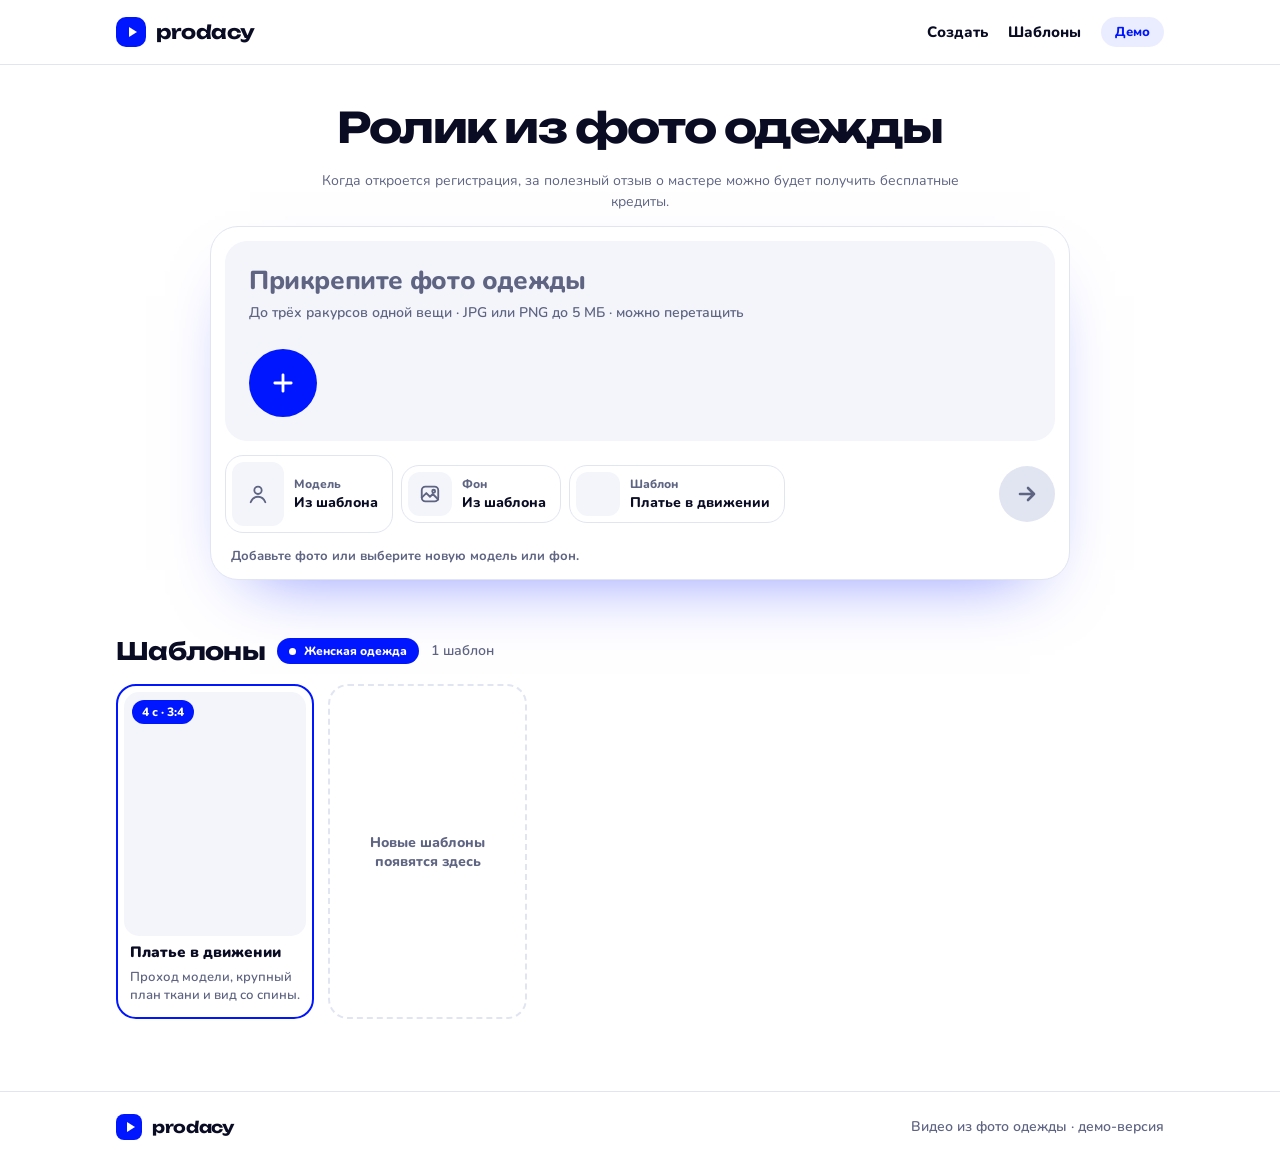
==== commit 5a890d7b: "Update the public video preview" ====
--- a/video/index.html
+++ b/video/index.html
@@ -4,13 +4,12 @@
     <meta charset="utf-8">
     <meta name="viewport" content="width=device-width, initial-scale=1, viewport-fit=cover">
     <title>Prodacy</title>
-    <meta name="claude:viewport-fit-sides" content="cover">
     <meta name="color-scheme" content="light">
     <link rel="preconnect" href="https://fonts.googleapis.com">
     <link rel="preconnect" href="https://fonts.gstatic.com" crossorigin>
     <link rel="stylesheet" href="https://fonts.googleapis.com/css2?family=Nunito:wght@500;600;700;800;900&family=Unbounded:wght@600;700&display=swap">
-    <link rel="stylesheet" href="./styles.css">
-    <script type="module" src="./app.js"></script>
+    <link rel="stylesheet" href="./styles.css?v=prodacy">
+    <script type="module" src="./app.js?v=prodacy"></script>
   </head>
   <body>
     <header class="bar">
@@ -27,6 +26,7 @@
     <main>
       <section id="create" class="create" aria-labelledby="create-heading">
         <h1 id="create-heading">Ролик из фото одежды</h1>
+        <p class="feedback-reward">Когда откроется регистрация, за полезный отзыв о мастере можно будет получить бесплатные кредиты.</p>
 
         <form id="composer" class="composer">
           <div id="drop-area" class="attach">
@@ -56,7 +56,7 @@
               <span class="pick-thumb" data-thumb></span>
               <span class="pick-text"><span class="pick-label">Шаблон</span><span class="pick-value" data-value></span></span>
             </button>
-            <button id="generate" class="send" type="submit" aria-label="Создать ролик" disabled>
+            <button id="generate" class="send" type="submit" aria-label="Посмотреть пример" title="Посмотреть пример" disabled>
               <svg viewBox="0 0 24 24" width="24" height="24" fill="none" stroke="currentColor" stroke-width="2.6" stroke-linecap="round" stroke-linejoin="round" aria-hidden="true"><path d="M5 12h14M13 6l6 6-6 6"/></svg>
             </button>
           </div>
--- a/video/styles.css
+++ b/video/styles.css
@@ -55,6 +55,7 @@
 
 /* Create */
 .create { display: grid; justify-items: center; gap: 14px; text-align: center; }
+.feedback-reward { max-width: 42rem; margin-top: -4px; color: var(--muted); font-size: 14px; line-height: 1.5; }
 .category {
   display: inline-flex; align-items: center; gap: 8px; padding: 7px 14px; border-radius: 999px;
   background: var(--blue); color: var(--on-blue); font-size: 13px; font-weight: 800;
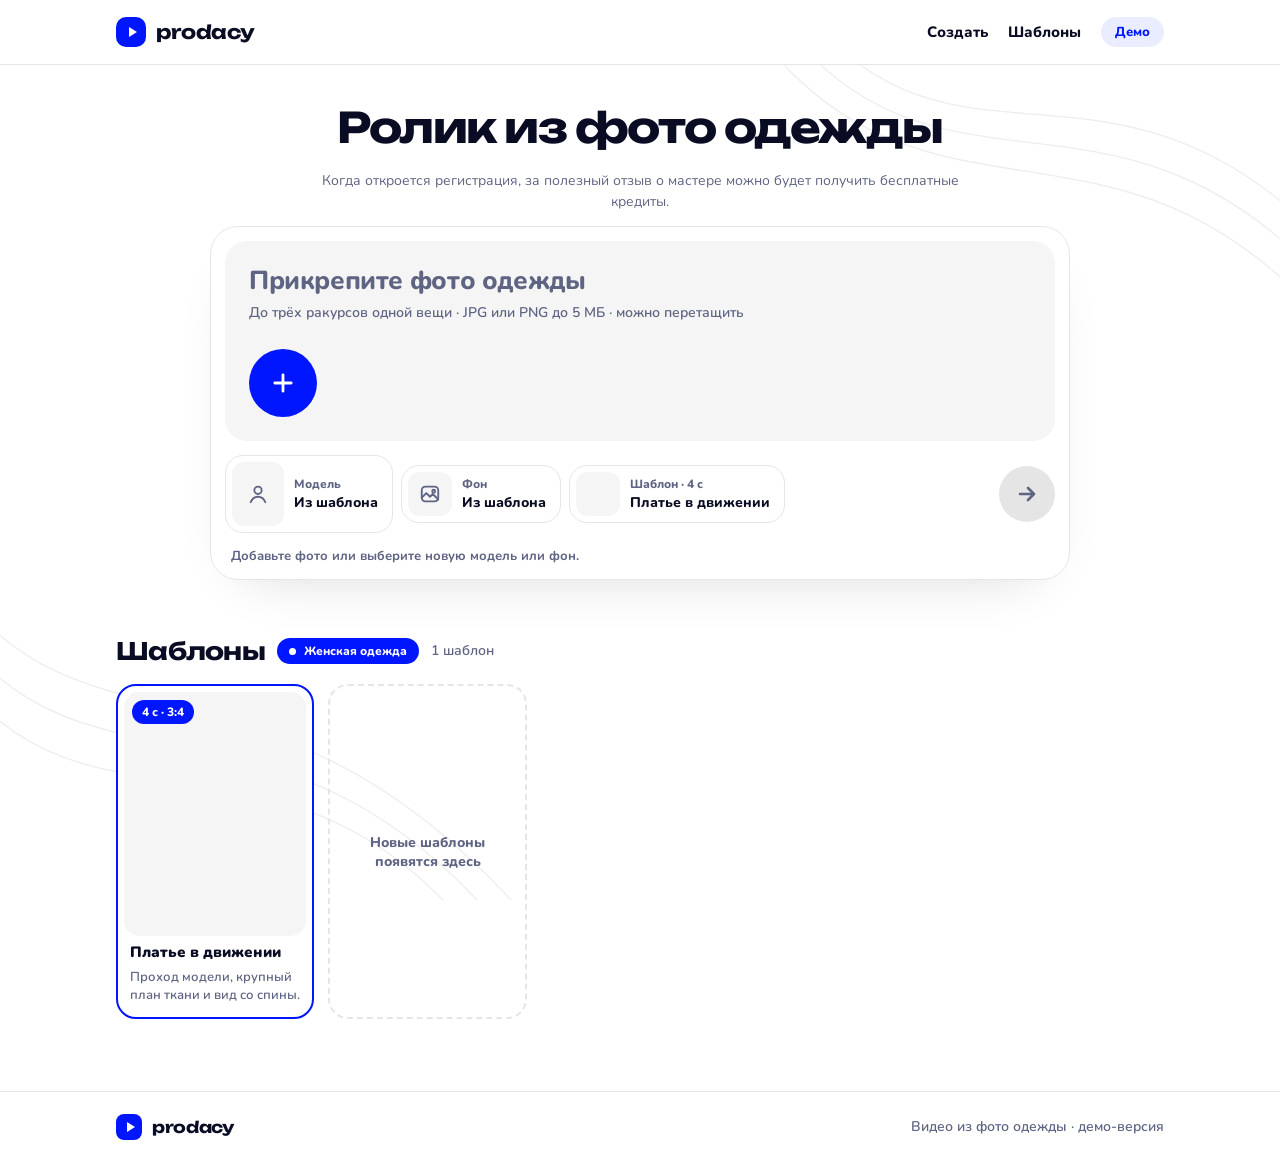
==== commit 7c89bf43: "Show template duration and soften the video page background" ====
--- a/video/index.html
+++ b/video/index.html
@@ -8,10 +8,20 @@
     <link rel="preconnect" href="https://fonts.googleapis.com">
     <link rel="preconnect" href="https://fonts.gstatic.com" crossorigin>
     <link rel="stylesheet" href="https://fonts.googleapis.com/css2?family=Nunito:wght@500;600;700;800;900&family=Unbounded:wght@600;700&display=swap">
-    <link rel="stylesheet" href="./styles.css?v=prodacy">
-    <script type="module" src="./app.js?v=prodacy"></script>
+    <link rel="stylesheet" href="./styles.css?v=prodacy-duration">
+    <script type="module" src="./app.js?v=prodacy-duration"></script>
   </head>
   <body>
+    <svg class="page-waves" viewBox="0 0 1440 900" preserveAspectRatio="none" aria-hidden="true" focusable="false">
+      <g fill="none" stroke="currentColor" stroke-width="1.4">
+        <path d="M880-20C1055 214 1232 18 1480 232"/>
+        <path d="M845-20C1035 246 1232 45 1480 272"/>
+        <path d="M810-20C1015 278 1232 72 1480 312"/>
+        <path d="M-40 598C105 764 319 636 597 922"/>
+        <path d="M-40 642C105 804 319 674 559 922"/>
+        <path d="M-40 686C105 844 319 712 521 922"/>
+      </g>
+    </svg>
     <header class="bar">
       <div class="bar-content">
         <a class="brand" href="/" aria-label="prodacy, главная"><span class="brand-mark" aria-hidden="true"></span>prodacy</a>
@@ -54,7 +64,10 @@
             </button>
             <button id="pick-template" class="pick" type="button" aria-expanded="false" aria-controls="picker">
               <span class="pick-thumb" data-thumb></span>
-              <span class="pick-text"><span class="pick-label">Шаблон</span><span class="pick-value" data-value></span></span>
+              <span class="pick-text">
+                <span class="pick-label">Шаблон <span class="pick-duration" data-duration></span></span>
+                <span class="pick-value" data-value></span>
+              </span>
             </button>
             <button id="generate" class="send" type="submit" aria-label="Посмотреть пример" title="Посмотреть пример" disabled>
               <svg viewBox="0 0 24 24" width="24" height="24" fill="none" stroke="currentColor" stroke-width="2.6" stroke-linecap="round" stroke-linejoin="round" aria-hidden="true"><path d="M5 12h14M13 6l6 6-6 6"/></svg>
--- a/video/styles.css
+++ b/video/styles.css
@@ -1,8 +1,8 @@
 /* Layout: creation composer on top (clothing, model, background, template, send), template gallery below for browsing. */
 :root {
   --bg: #ffffff;
-  --surface: #f3f5fb;
-  --line: #e1e5f2;
+  --surface: #f5f5f5;
+  --line: #e5e5e5;
   --ink: #0a0c24;
   --muted: #5e6482;
   --blue: #0016ff;
@@ -21,8 +21,9 @@
 * { box-sizing: border-box; }
 [hidden] { display: none !important; }
 html { scroll-behavior: smooth; }
-body { margin: 0; background: var(--bg); color: var(--ink); -webkit-font-smoothing: antialiased; }
+body { margin: 0; isolation: isolate; background: var(--bg); color: var(--ink); -webkit-font-smoothing: antialiased; }
 body::before { content: ""; position: fixed; inset: 0 0 auto; height: env(safe-area-inset-top, 0px); z-index: 20; background: var(--bg); }
+.page-waves { position: fixed; inset: 0; z-index: -1; width: 100%; height: 100%; color: #eee; pointer-events: none; }
 h1, h2, p { margin: 0; }
 button, input { font: inherit; color: inherit; }
 button { cursor: pointer; }
@@ -67,7 +68,7 @@
 .composer {
   width: 100%; max-width: 860px; display: grid; gap: 14px; padding: 14px; text-align: left;
   background: var(--bg); border: 1.5px solid var(--line); border-radius: 28px;
-  box-shadow: 0 30px 70px -40px color-mix(in srgb, var(--blue) 55%, transparent);
+  box-shadow: 0 24px 56px -35px #0003;
 }
 .attach {
   display: grid; align-content: space-between; gap: 20px; min-height: 200px; padding: 22px;
@@ -111,6 +112,7 @@
 .pick-thumb video, .pick-thumb img { width: 100%; height: 100%; object-fit: cover; display: block; }
 .pick-text { display: grid; gap: 1px; min-width: 0; }
 .pick-label { font-size: 12px; font-weight: 800; color: var(--muted); }
+.pick-duration { white-space: nowrap; }
 .pick-value { font-size: 14px; font-weight: 800; white-space: nowrap; overflow: hidden; text-overflow: ellipsis; max-width: 150px; }
 .send {
   flex: none; margin-left: auto; display: grid; place-items: center; width: 56px; height: 56px; padding: 0;
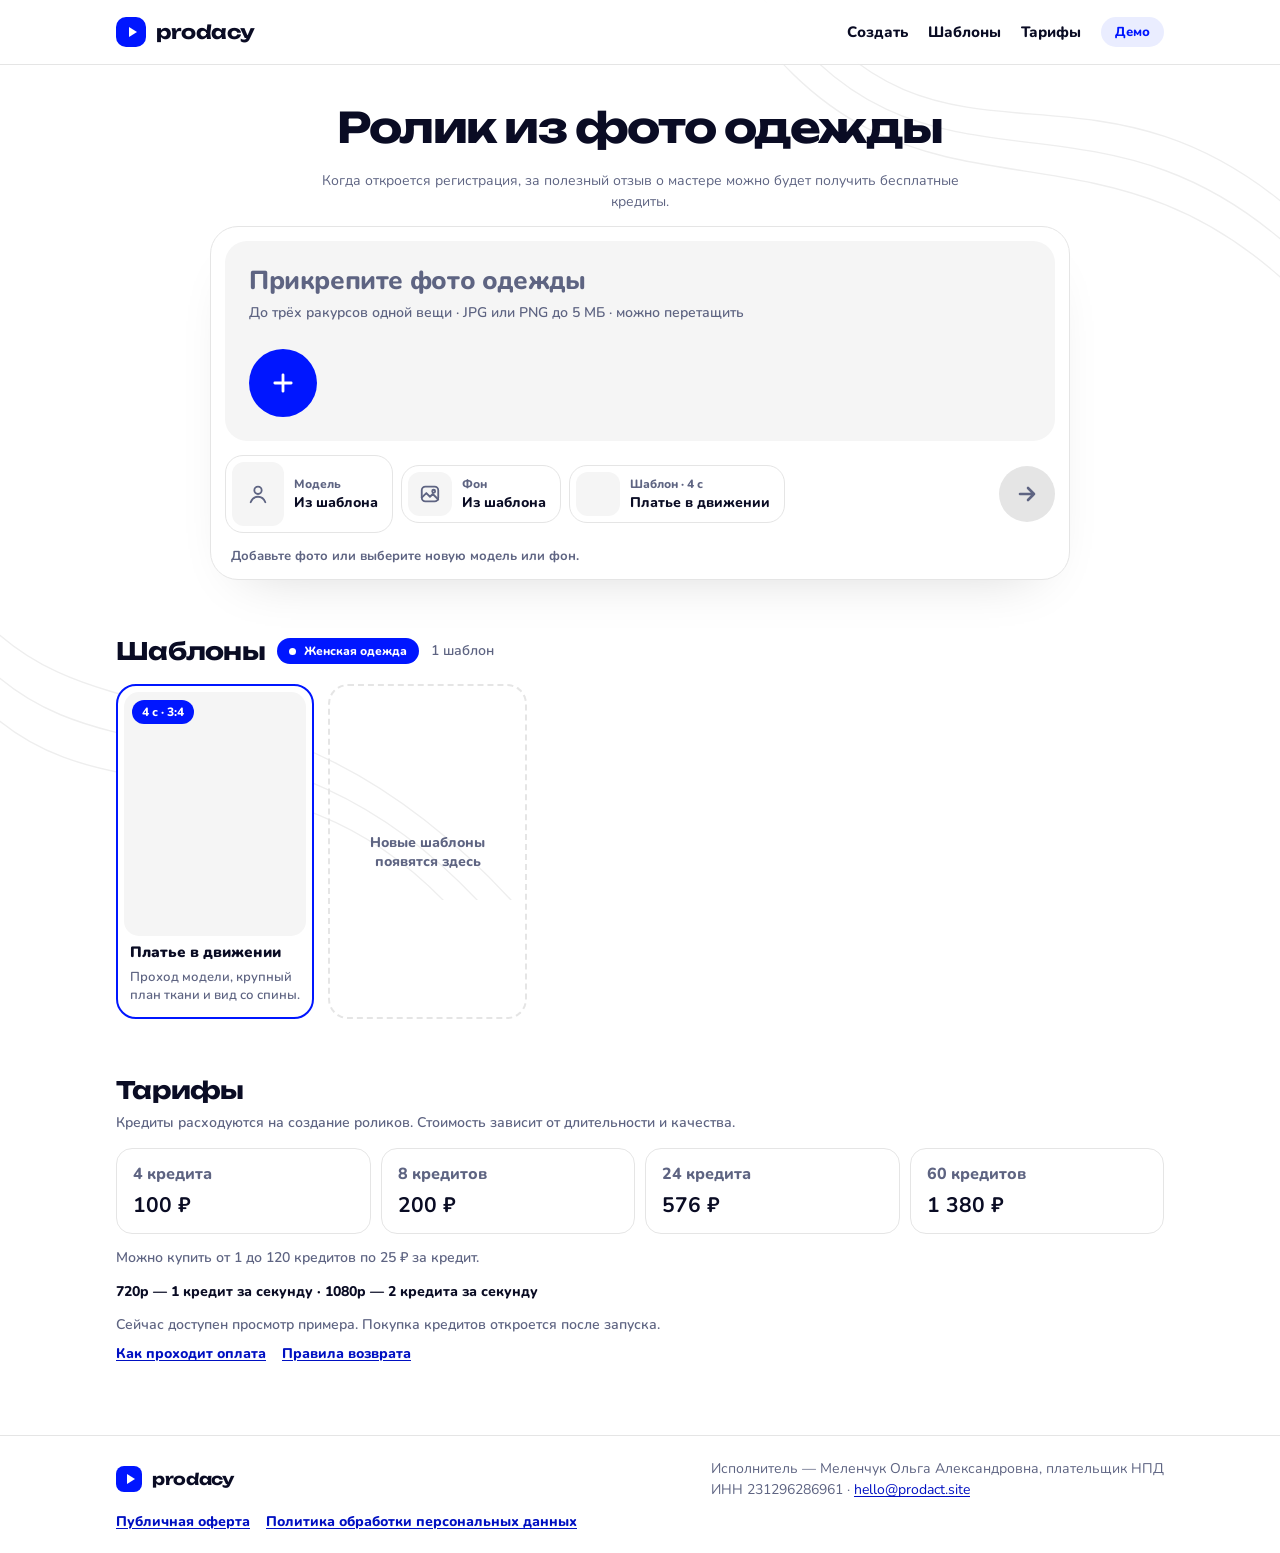
==== commit a403739d: "Publish Prodacy prices and payment terms" ====
--- a/video/index.html
+++ b/video/index.html
@@ -9,6 +9,8 @@
     <link rel="preconnect" href="https://fonts.gstatic.com" crossorigin>
     <link rel="stylesheet" href="https://fonts.googleapis.com/css2?family=Nunito:wght@500;600;700;800;900&family=Unbounded:wght@600;700&display=swap">
     <link rel="stylesheet" href="./styles.css?v=prodacy-duration">
+    <link rel="stylesheet" href="./service.css?v=tariffs">
+    <script type="module" src="./tariffs.js?v=tariffs"></script>
     <script type="module" src="./app.js?v=prodacy-duration"></script>
   </head>
   <body>
@@ -28,6 +30,7 @@
         <nav class="nav" aria-label="Разделы">
           <a href="#create">Создать</a>
           <a href="#templates">Шаблоны</a>
+          <a href="#tariffs">Тарифы</a>
           <span id="mode" class="pill" hidden></span>
         </nav>
       </div>
@@ -109,12 +112,34 @@
         </div>
         <div id="template-grid" class="template-grid"></div>
       </section>
+
+      <section id="tariffs" class="tariffs" aria-labelledby="tariffs-heading">
+        <div class="tariffs-heading">
+          <h2 id="tariffs-heading">Тарифы</h2>
+          <p class="muted">Кредиты расходуются на создание роликов. Стоимость зависит от длительности и качества.</p>
+        </div>
+        <ul id="tariff-list" class="tariff-list" aria-label="Пакеты кредитов"></ul>
+        <p id="tariff-custom" class="muted"></p>
+        <p id="tariff-rates" class="tariff-rates"></p>
+        <div class="tariff-actions">
+          <p class="muted">Сейчас доступен просмотр примера. Покупка кредитов откроется после запуска.</p>
+          <a href="./offer.html#payment">Как проходит оплата</a>
+          <a href="./offer.html#refunds">Правила возврата</a>
+        </div>
+      </section>
     </main>
 
     <footer class="footer">
       <div class="footer-inner">
         <span class="brand"><span class="brand-mark" aria-hidden="true"></span>prodacy</span>
-        <span class="muted">Видео из фото одежды · демо-версия</span>
+        <div id="contacts" class="seller">
+          <p>Исполнитель — Меленчук Ольга Александровна, плательщик НПД</p>
+          <p>ИНН 231296286961 · <a href="mailto:hello@prodact.site">hello@prodact.site</a></p>
+        </div>
+        <nav class="service-links" aria-label="Документы">
+          <a href="./offer.html">Публичная оферта</a>
+          <a href="./privacy.html">Политика обработки персональных данных</a>
+        </nav>
       </div>
     </footer>
   </body>
--- a/video/service.css
+++ b/video/service.css
@@ -0,0 +1,35 @@
+.tariffs { display: grid; gap: 14px; }
+.tariffs-heading { display: grid; gap: 8px; }
+.tariffs-heading h2 { font-family: var(--font-display); font-size: 24px; letter-spacing: -.03em; }
+.tariff-list { display: grid; grid-template-columns: repeat(4, minmax(0, 1fr)); gap: 10px; margin: 0; padding: 0; list-style: none; }
+.tariff-list li {
+  display: grid; gap: 6px; padding: 14px 16px; border: 1px solid var(--line);
+  border-radius: 16px; background: var(--bg); color: var(--muted); font-weight: 800;
+}
+.tariff-list strong { color: var(--ink); font-size: 21px; }
+.tariff-rates { color: var(--ink); font-size: 14px; font-weight: 800; }
+.tariff-actions, .service-links { display: flex; flex-wrap: wrap; align-items: center; gap: 9px 16px; }
+.tariff-actions a, .service-links a, .seller a, .document a, .account-document a {
+  color: var(--blue-strong); text-underline-offset: .16em;
+}
+.tariff-actions a, .service-links a { font-size: 14px; font-weight: 800; }
+.tariff-actions .muted { flex-basis: 100%; }
+.seller { color: var(--muted); font-size: 14px; line-height: 1.5; overflow-wrap: anywhere; }
+.account-document { color: var(--muted); font-size: 13px; line-height: 1.4; }
+.document-layout { max-width: 820px; }
+.document { display: grid; gap: 24px; line-height: 1.6; overflow-wrap: anywhere; }
+.document h1 { font-size: clamp(25px, 4vw, 37px); margin-bottom: 0; }
+.document h2 { font-size: 20px; }
+.document section { display: grid; gap: 7px; }
+.document ul { margin: 0; padding-inline-start: 1.25em; }
+.document li + li { margin-top: 4px; }
+
+@media (max-width: 640px) {
+  .tariff-list { grid-template-columns: repeat(2, minmax(0, 1fr)); }
+  .tariff-list li { padding: 12px; }
+}
+
+@media (max-width: 460px) {
+  .bar .nav { gap: 10px; }
+  .bar .nav .pill, .bar-actions .nav a[href="#templates"] { display: none; }
+}
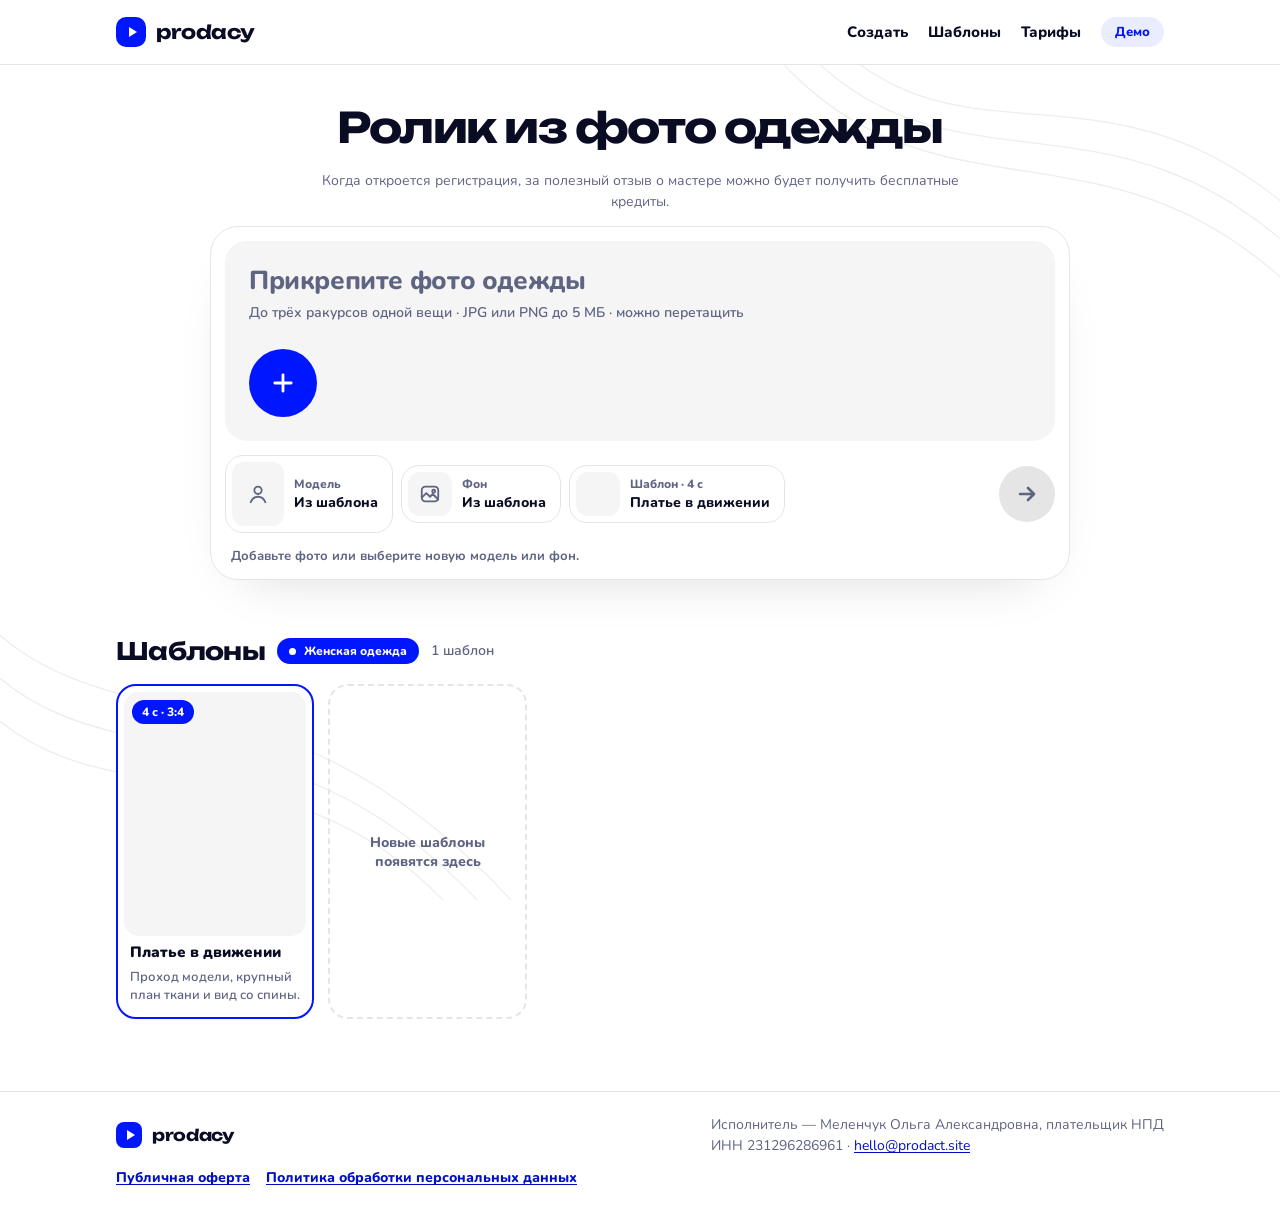
==== commit cda73b35: "Move the public video tariffs to a separate page" ====
--- a/video/index.html
+++ b/video/index.html
@@ -9,9 +9,8 @@
     <link rel="preconnect" href="https://fonts.gstatic.com" crossorigin>
     <link rel="stylesheet" href="https://fonts.googleapis.com/css2?family=Nunito:wght@500;600;700;800;900&family=Unbounded:wght@600;700&display=swap">
     <link rel="stylesheet" href="./styles.css?v=prodacy-duration">
-    <link rel="stylesheet" href="./service.css?v=tariffs">
-    <script type="module" src="./tariffs.js?v=tariffs"></script>
-    <script type="module" src="./app.js?v=prodacy-duration"></script>
+    <link rel="stylesheet" href="./service.css?v=account-pages">
+    <script type="module" src="./app.js?v=account-pages"></script>
   </head>
   <body>
     <svg class="page-waves" viewBox="0 0 1440 900" preserveAspectRatio="none" aria-hidden="true" focusable="false">
@@ -30,7 +29,7 @@
         <nav class="nav" aria-label="Разделы">
           <a href="#create">Создать</a>
           <a href="#templates">Шаблоны</a>
-          <a href="#tariffs">Тарифы</a>
+          <a href="./top-up.html">Тарифы</a>
           <span id="mode" class="pill" hidden></span>
         </nav>
       </div>
@@ -112,21 +111,6 @@
         </div>
         <div id="template-grid" class="template-grid"></div>
       </section>
-
-      <section id="tariffs" class="tariffs" aria-labelledby="tariffs-heading">
-        <div class="tariffs-heading">
-          <h2 id="tariffs-heading">Тарифы</h2>
-          <p class="muted">Кредиты расходуются на создание роликов. Стоимость зависит от длительности и качества.</p>
-        </div>
-        <ul id="tariff-list" class="tariff-list" aria-label="Пакеты кредитов"></ul>
-        <p id="tariff-custom" class="muted"></p>
-        <p id="tariff-rates" class="tariff-rates"></p>
-        <div class="tariff-actions">
-          <p class="muted">Сейчас доступен просмотр примера. Покупка кредитов откроется после запуска.</p>
-          <a href="./offer.html#payment">Как проходит оплата</a>
-          <a href="./offer.html#refunds">Правила возврата</a>
-        </div>
-      </section>
     </main>
 
     <footer class="footer">
--- a/video/service.css
+++ b/video/service.css
@@ -1,11 +1,13 @@
 .tariffs { display: grid; gap: 14px; }
-.tariffs-heading { display: grid; gap: 8px; }
-.tariffs-heading h2 { font-family: var(--font-display); font-size: 24px; letter-spacing: -.03em; }
 .tariff-list { display: grid; grid-template-columns: repeat(4, minmax(0, 1fr)); gap: 10px; margin: 0; padding: 0; list-style: none; }
-.tariff-list li {
-  display: grid; gap: 6px; padding: 14px 16px; border: 1px solid var(--line);
-  border-radius: 16px; background: var(--bg); color: var(--muted); font-weight: 800;
+.tariff-option { display: grid; min-width: 0; }
+.tariff-option-static, .tariff-buy {
+  display: grid; justify-items: start; gap: 6px; padding: 14px 16px;
+  border: 1px solid var(--line); border-radius: 16px;
+  background: var(--bg); color: var(--muted); font-weight: 800; text-align: left;
 }
+.tariff-buy:hover:enabled { border-color: var(--blue); background: var(--blue-soft); }
+.tariff-buy:disabled { opacity: .65; }
 .tariff-list strong { color: var(--ink); font-size: 21px; }
 .tariff-rates { color: var(--ink); font-size: 14px; font-weight: 800; }
 .tariff-actions, .service-links { display: flex; flex-wrap: wrap; align-items: center; gap: 9px 16px; }
@@ -13,9 +15,25 @@
   color: var(--blue-strong); text-underline-offset: .16em;
 }
 .tariff-actions a, .service-links a { font-size: 14px; font-weight: 800; }
-.tariff-actions .muted { flex-basis: 100%; }
 .seller { color: var(--muted); font-size: 14px; line-height: 1.5; overflow-wrap: anywhere; }
 .account-document { color: var(--muted); font-size: 13px; line-height: 1.4; }
+.account-layout { max-width: 820px; }
+.account-content { display: grid; gap: 20px; min-width: 0; }
+.account-content h1 { margin: 0; }
+.account-content h2 { font-size: 19px; font-weight: 900; }
+.account-card {
+  display: grid; gap: 12px; min-width: 0; padding: clamp(14px, 4vw, 22px);
+  border: 1px solid var(--line); border-radius: 18px; background: var(--bg);
+}
+.account-card a:not(.account-primary) { color: var(--blue-strong); text-underline-offset: .16em; }
+.account-card.auth-form, .wallet-card { width: min(100%, 420px); }
+.wallet-card > a { justify-self: start; }
+.wallet-card #account-email { overflow-wrap: anywhere; }
+.wallet-card #wallet-balance { font-size: 25px; }
+.account-home { color: var(--blue-strong); font-size: 14px; font-weight: 800; white-space: nowrap; text-underline-offset: .16em; }
+.top-up-balance { font-size: 17px; font-weight: 900; }
+.top-up-actions { display: flex; flex-wrap: wrap; align-items: center; gap: 10px; }
+.top-up-actions:not(:has(> :not([hidden]))) { display: none; }
 .document-layout { max-width: 820px; }
 .document { display: grid; gap: 24px; line-height: 1.6; overflow-wrap: anywhere; }
 .document h1 { font-size: clamp(25px, 4vw, 37px); margin-bottom: 0; }
@@ -26,10 +44,11 @@
 
 @media (max-width: 640px) {
   .tariff-list { grid-template-columns: repeat(2, minmax(0, 1fr)); }
-  .tariff-list li { padding: 12px; }
+  .tariff-option-static, .tariff-buy { padding: 12px; }
 }
 
 @media (max-width: 460px) {
   .bar .nav { gap: 10px; }
   .bar .nav .pill, .bar-actions .nav a[href="#templates"] { display: none; }
+  .bar-actions:has(#account-navigation:not([hidden])) .account-home { display: none; }
 }
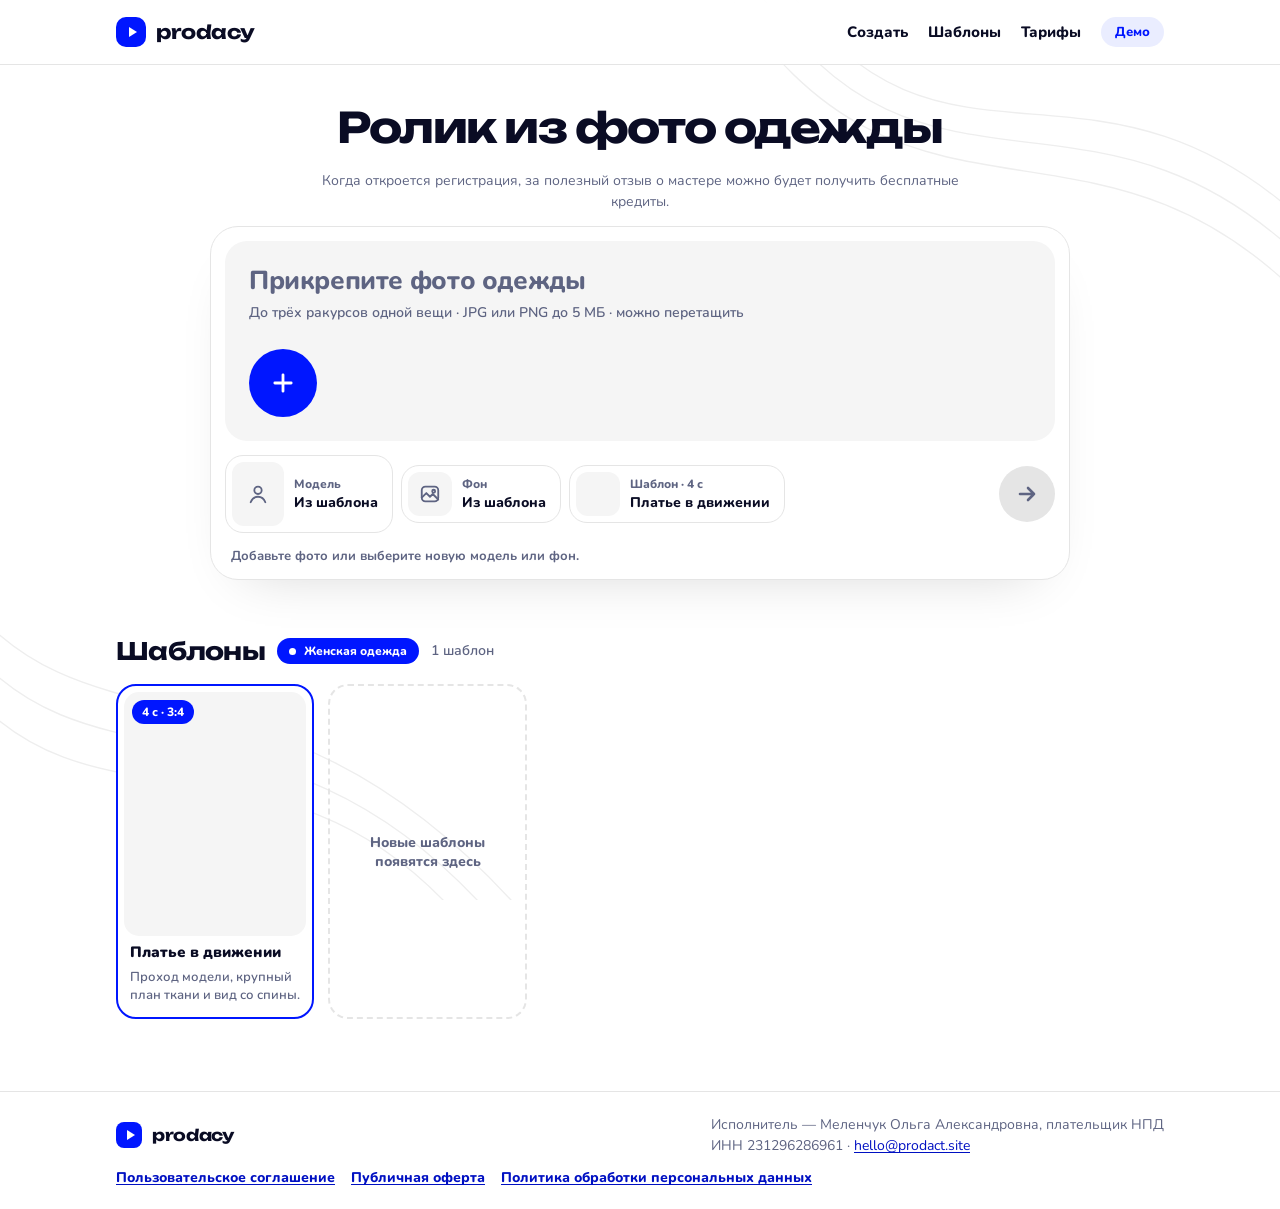
==== commit f653f218: "Publish the standalone Prodacy user agreement as a review draft Add /video/agreement.html with accou" ====
--- a/video/index.html
+++ b/video/index.html
@@ -121,6 +121,7 @@
           <p>ИНН 231296286961 · <a href="mailto:hello@prodact.site">hello@prodact.site</a></p>
         </div>
         <nav class="service-links" aria-label="Документы">
+          <a href="./agreement.html">Пользовательское соглашение</a>
           <a href="./offer.html">Публичная оферта</a>
           <a href="./privacy.html">Политика обработки персональных данных</a>
         </nav>
